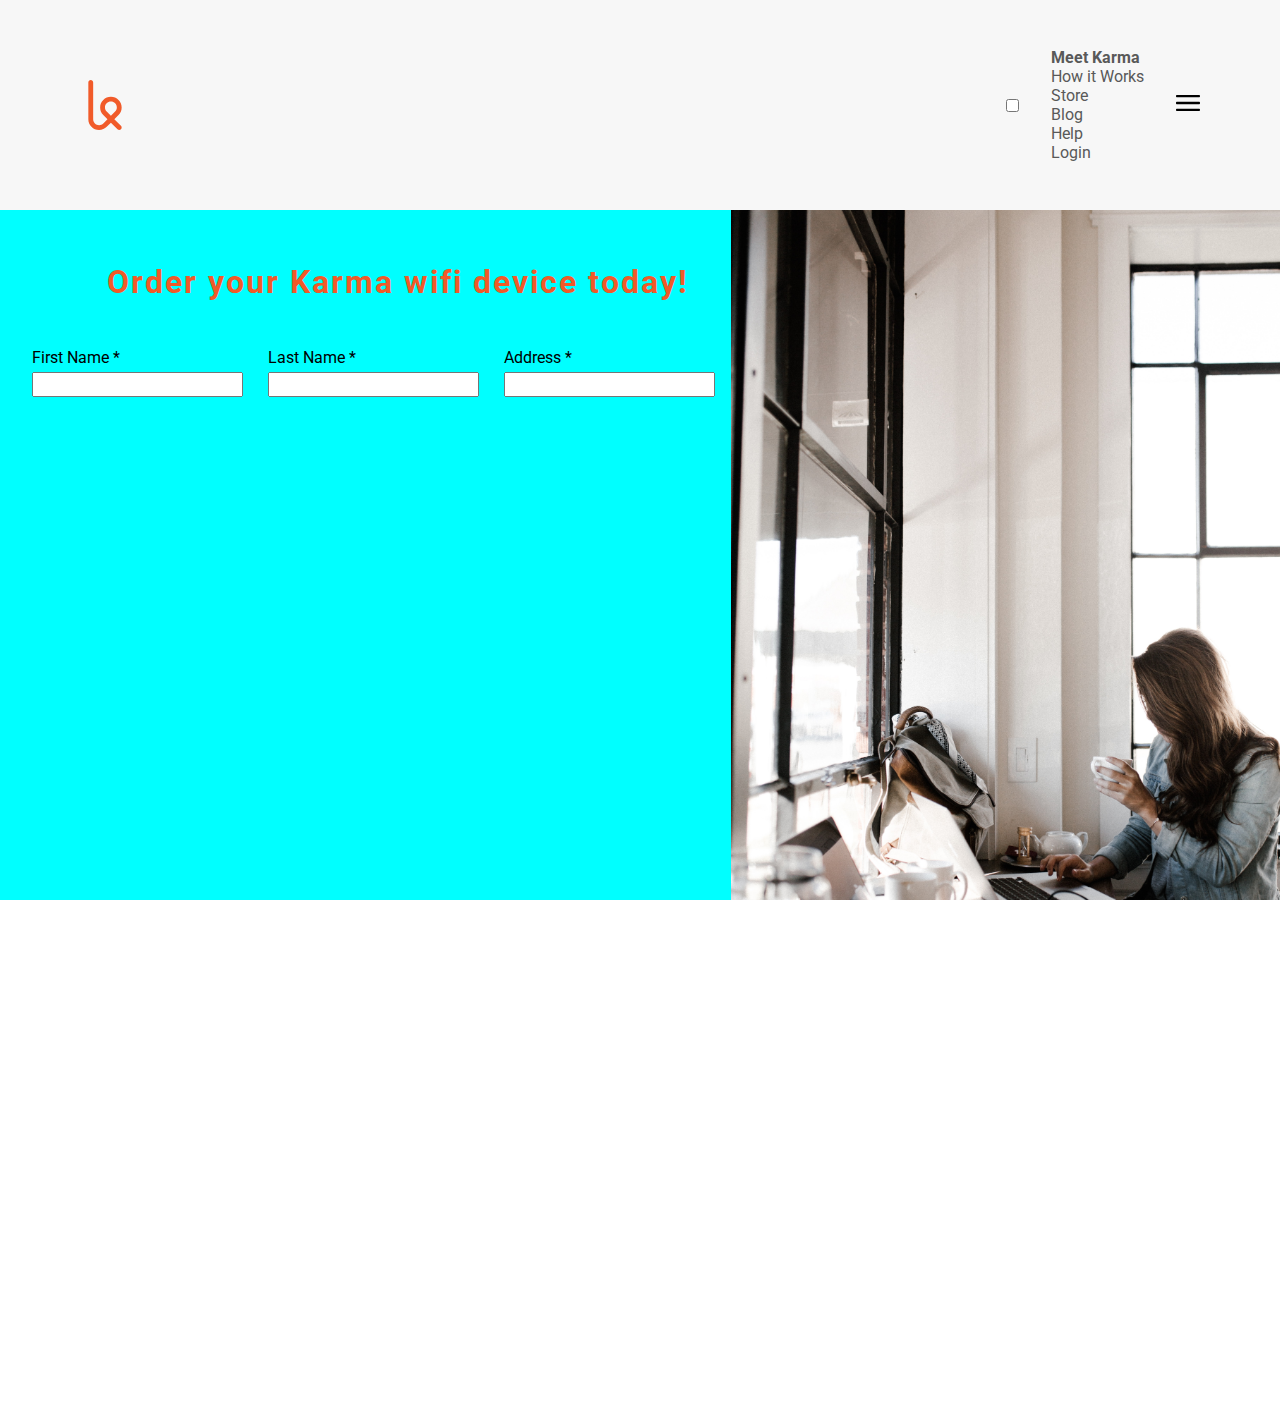
==== store.html @ 8d13475e "nav edit in store page" ====
<!DOCTYPE html>
<html lang="en">
<head>
    <meta charset="UTF-8">
    <meta name="viewport" content="width=device-width, initial-scale=1, shrink-to-fit=no">
    <title>Karma Store</title>
    
    <link rel="preconnect" href="https://fonts.googleapis.com">
    <link rel="preconnect" href="https://fonts.gstatic.com" crossorigin>
    <link href="https://fonts.googleapis.com/css2?family=Roboto:wght@300;400;500&display=swap" rel="stylesheet">

    <link rel="stylesheet" href="css/normalize.css">
    <link rel="stylesheet" href="css/style.css">
    <link rel="stylesheet" href="css/store.css">
    <link rel="shortcut icon" type="image/x-icon"  href="favicon.ico">
    
</head>
<body>
    <header>
            <img class="logo-two" src="./img/karma-logo.svg" width="50px" height="50px">
            <navbar>
                <ul class="nav-box">
                    <input type="checkbox" id="check" />
                    <div class="menu-top">
                        <li class="nav-items"><a class="nav-links" href='./index.html'><strong>Meet Karma</strong></a></li>
                        <li class="nav-items"><a class="nav-links" href='#'>How it Works</a></li>
                        <li class="nav-items"><a  class="nav-links" href='./store.html'>Store</a></li>
                        <li class="nav-items"><a class="nav-links" href='#'>Blog</a></li>
                        <li class="nav-items"><a class="nav-links" href='#'>Help</a></li>
                        <li class="nav-items"><a  class="nav-links"  href='#'>Login</a></li>
                    </div>
                    <label for = "check" class="small-menu"><img src="/level-3/menu-hamburger.svg" alt="hamburger-menu"> </label>
                </ul>    

            </navbar>
            
            
    </header>
    
    <main class="main-store">
        <section class="karma-form">
            <h1>Order your Karma wifi device today!</h1>
            <form action="#">
                <div class="form-fill">
                    <div class="form-items">
                        <label for="first-name">First Name *</label>
                        <input type="text" id="first-name" required />
                    </div>
                    <div class="form-items">
                        <label for="Last-name">Last Name *</label>
                        <input type="text" id="last-name" required />
                    </div>
                    <div class="form-items">
                        <label for="Address">Address *</label>
                        <input type="text" id="address" required />
                    </div>
                </div>
            </form>
        </section>
        <section class="display-image">
            
        </section>
    </main>
    
    <div>
        <div>
            <p>Join Us on</p>
            <div class="footer-one">
                <img class='socials' src="./img/twitter-icon.svg" width="30px">
                <img class="socials" src="./img/facebook-icon.svg" width="30px">
                <img class="socials" src="./img/instagram-icon.svg" width="30px">
            </div>
        </div>
        <br><br>
        <p id="copyright">© Karma Mobility Inc.</p>

    </div>
    <br><br><br>    

</body>
</html>
---- css/style.css ----
/* We are using the 'Roboto' font from Google. This has already been added to your HTML header */
:root {
    --grey-dark: #363434;
    --grey: #adadad;
    --grey-light: #f7f7f7;
    --orange: #f05a28;
    --orange-light: #f7bfa3;
    --white: #fff;
 }

 .logo{
    padding: 10px 15px 5px 15px;
    margin-left: 5vw;
    margin-right: 40vw;
    
}
body {
    font-family: 'Roboto', sans-serif;
    -webkit-font-smoothing: antialiased;
   
    
}
.header-one{
    width: max-content;
    height: 6vh;
    background-color: var(--grey-light);
}
h1{
    text-align: center;
    text-emphasis: none;
    letter-spacing: 2px;
    color: #595959;
}
p{
    text-align: center;
    text-emphasis: none;
    letter-spacing: 5px;
    color: #595959;
}

.nav {
    list-style-type:none;
    margin-left: 20vw;
    padding: 0;
    float:right;
}
.nav li{
    display: inline-block;
    padding: 20px;
}
a:link{
    color: #595959;
    text-decoration: none;
}
a:visited{
    color: #7f7f7f;
    text-decoration: none;
}
a:hover{
    color:var(--orange);
    text-decoration: none ;
}
.hero-image{
    background-image: url(../img/first-background.jpg);
    background-repeat: no-repeat;
    background-size: cover;
    height: 50vh;
    background-position: center;
    position: relative;
}
.hero-text{
    text-align: center;
    position:absolute;
    color:white;
    top: 50%;
    left: 50%;
    transform: translate(-50%, -50%);
    
    
}
.hero-text h1{
    letter-spacing: 5px;
    font-weight: lighter;
    color: white;
}
.hero-text p{
    letter-spacing: 5px;
    font-weight: lighter;
    color: white;
}
.hero-text button{
    border: none;
    padding:10px 25px;
    background-color: var(--orange);
    cursor: pointer;
    border-radius: 5px;
}
.container-1{
    display:flex;
    justify-content: space-around;
    
}
.container-1 div{
    /*
    border: 1px #ccc solid;
    padding: 20px;
    margin-left: 20px;
    */
}

.bottom-grid {
    display: grid;
    grid-template-rows: auto;
    grid-template-columns: 1.5fr 2fr;

}

.bottom-img {
    background-color: var(--grey-dark);
    height: 100%;
    background-image: url(/level-2/homepage-feature.png);
    background-repeat: no-repeat;
    background-size: cover;

}


.bottom-text {
    display: flex;
    flex-direction: column;
    align-items: center;
    gap: 2rem;
    padding: 8rem;
    background-color: var(--orange-light);
    color: var(--grey-dark);
    font-weight: 400;
    font-size: 24px;
    text-align: center;

}

.bottom-text p {
    font-style: italic;
}

.bottom-text p span {
    color: var(--orange);
}

.bottom-text a {
    background-color: var(--orange);
    border: none;
    padding: .8rem 1rem;
    border-radius: 5px;
    text-decoration: none;
    color: var(--white);
    font-size: 12px;
}
.bottom-text a:hover {
    background-color: var(--grey-dark);
}


hr{
    width: 70%;
}
.footer-one{
    display: flex;
    align-content: center;
    justify-content: center;
}
.socials{
    padding: 10px;
    
}
#copyright{
    font-size: 12px;
}



/**
 * Add your custom styles below
 * 
 * Remember: 
 * - Be organised, use comments and separate your styles into meaningful chunks
 *    for example: General styles, Navigation styles, Hero styles, Footer etc.
 * 
 * - When using Flexbox, remember the items you want to move around need to be inside a parent container set to 'display: flex'
 */
---- css/store.css ----
html,body
{
    width: 100%;
    height: 100%;
    margin: 0px;
    padding: 0px;
    overflow-x: hidden; 
}

:root {
    --grey-dark: #363434;
    --grey: #adadad;
    --grey-light: #f7f7f7;
    --orange: #f05a28;
    --orange-light: #f7bfa3;
    --white: #fff;
 }
header{
    display: flex;
    align-items: center;
    padding: 2rem 5rem;
    border-bottom: var(--grey);
    background-color: var(--grey-light);
    justify-content: space-between;
}
.logo-two{
    display: block;
}
.nav-box{
display: flex;
flex-wrap: wrap;
justify-content: center;
align-items: center;
list-style: none;
position: relative;
}
.nav-items{
    display: flex;
    padding: 0 2rem;
}
.nav-links{
    display: inline-block;
    text-align: center;
    position: relative;
    text-decoration: none;
    color: var(--grey);
}





.main-store{
    display: grid;
    grid-template-rows: auto;
    grid-template-columns: 2fr 1.5fr;
    
}
.karma-form{
    display: flex;
    flex-direction: column;
    padding: 2rem;
    width: 100%;
    gap: 25px;
    background-color: aqua;
    margin: 0;
}
.karma-form h1{
    color:var(--orange);
}
form{
    display: flex;
    flex-direction: column;
    gap: 20px;
}
.form-fill{
    display: flex;
    flex-direction: row;
    flex-wrap: wrap;
    border: none;
    gap: 25px;
    align-items: stretch;
}
.form-items{
    display: flex;
    flex-direction: column;
    flex-wrap: wrap;
    gap: 5px;

}

.display-image{
    background-image: url('/level-2/store-image_by-andrew-neel-unsplash.jpg');
    background-position: center;

    width: 100%;
    height: 100vh;
    background-repeat: no-repeat;
    background-size: cover;
    margin: 0;
    padding: 2rem;

}
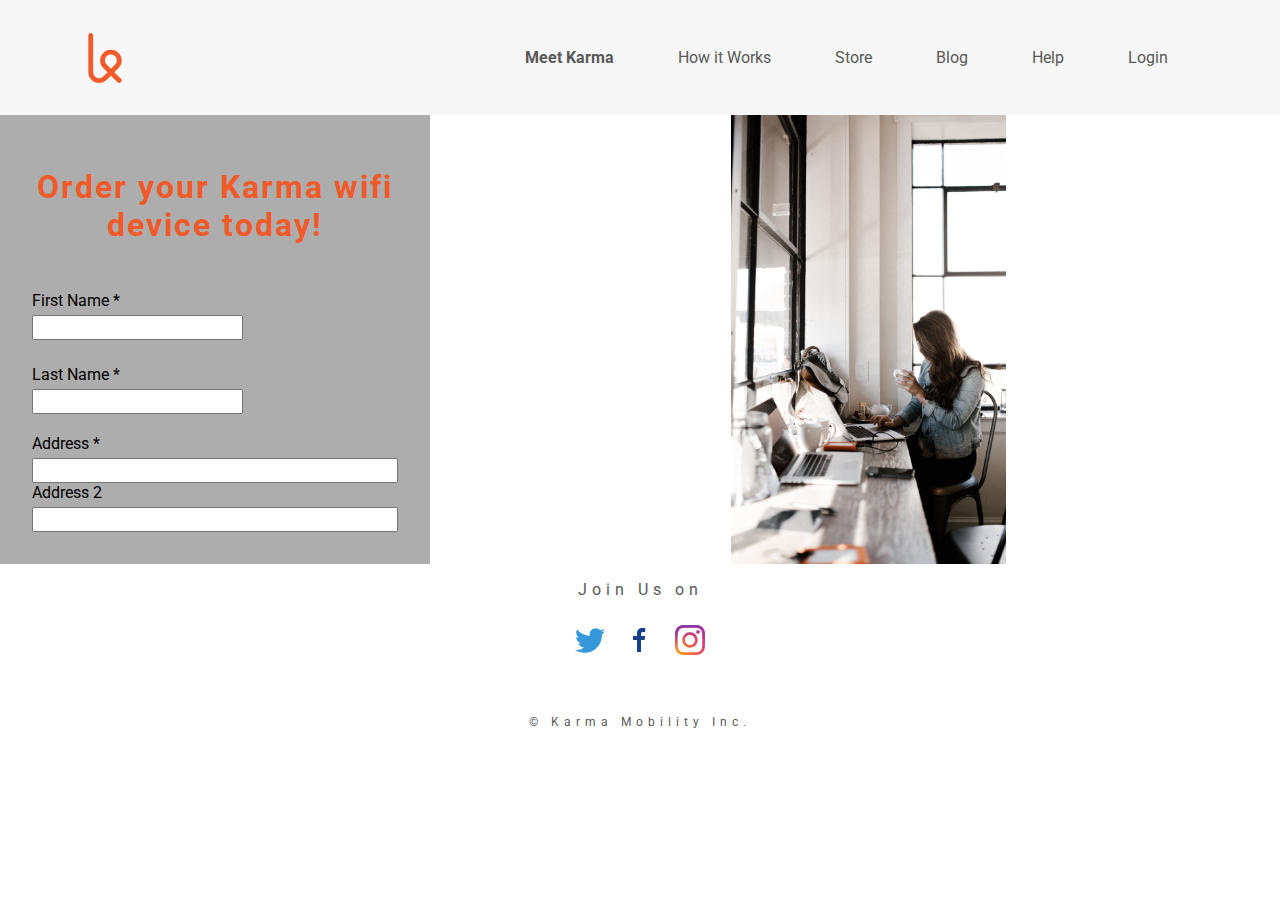
==== commit 39b54de5: "form setup and display store page" ====
--- a/store.html
+++ b/store.html
@@ -50,11 +50,23 @@
                         <label for="Last-name">Last Name *</label>
                         <input type="text" id="last-name" required />
                     </div>
-                    <div class="form-items">
-                        <label for="Address">Address *</label>
-                        <input type="text" id="address" required />
+                </div>
+                <div>
+                    <div class="address">
+                        <div class="form-items">
+                        <label for="address-one">Address *</label>
+                        <input type="text" id="address-one" required />
                     </div>
                 </div>
+                <div>
+                    <div class="address">
+                        <div class="form-items">
+                        <label for="address-two">Address 2 </label>
+                        <input type="text" id="address-two" required />
+                    </div>
+                </div>
+
+                
             </form>
         </section>
         <section class="display-image">
--- a/css/store.css
+++ b/css/store.css
@@ -45,25 +45,39 @@
     text-decoration: none;
     color: var(--grey);
 }
+.nav-links:hover{
+    color: var(--orange);
 
-
-
-
+}
+.menu-top{
+    display: flex;
+}
+#check{
+    display:none;
+}
+/*hamburger menu*/
+.small-menu{
+    display: none;
+    position: absolute;
+    cursor: pointer;
+}
 
 .main-store{
-    display: grid;
+  /*  display: flex;
+flex-direction: row;
+flex-wrap: wrap; */
+display: grid;
     grid-template-rows: auto;
-    grid-template-columns: 2fr 1.5fr;
-    
+    grid-template-columns: 2fr 1.5fr;    
 }
 .karma-form{
     display: flex;
     flex-direction: column;
     padding: 2rem;
-    width: 100%;
+    width: 50%;
     gap: 25px;
-    background-color: aqua;
-    margin: 0;
+    background-color: #adadad;
+    
 }
 .karma-form h1{
     color:var(--orange);
@@ -92,12 +106,40 @@
 .display-image{
     background-image: url('/level-2/store-image_by-andrew-neel-unsplash.jpg');
     background-position: center;
-
-    width: 100%;
-    height: 100vh;
+    width: 50%;
     background-repeat: no-repeat;
     background-size: cover;
     margin: 0;
-    padding: 2rem;
+    background-color: #f05a28;
+    
+}
 
+/*media for tablet break @768 480*/
+@media screen and (max-width:768px){
+   .menu-top{
+    display: flex;
+    align-items: center;
+    justify-content: center;
+    width: 180px;
+    height: 40vh;
+    flex-direction: column;
+    top: -600px;
+    border-radius: 5px;
+    z-index: 1;
+    gap: 8px;
+    opacity: .7;
+    position: fixed;
+    background-color: var(--grey-light);
+   } 
+  .small-menu{
+    display: inline-block;
+    z-index: 4;
+  } 
+ #check:checked ~ .small-menu{
+    transform: rotate(-120deg);
+    background-color: var(--orange);
+    opacity: .8;
+  }
+  #check:checked ~ .menu-top{
+    top: 0;
 }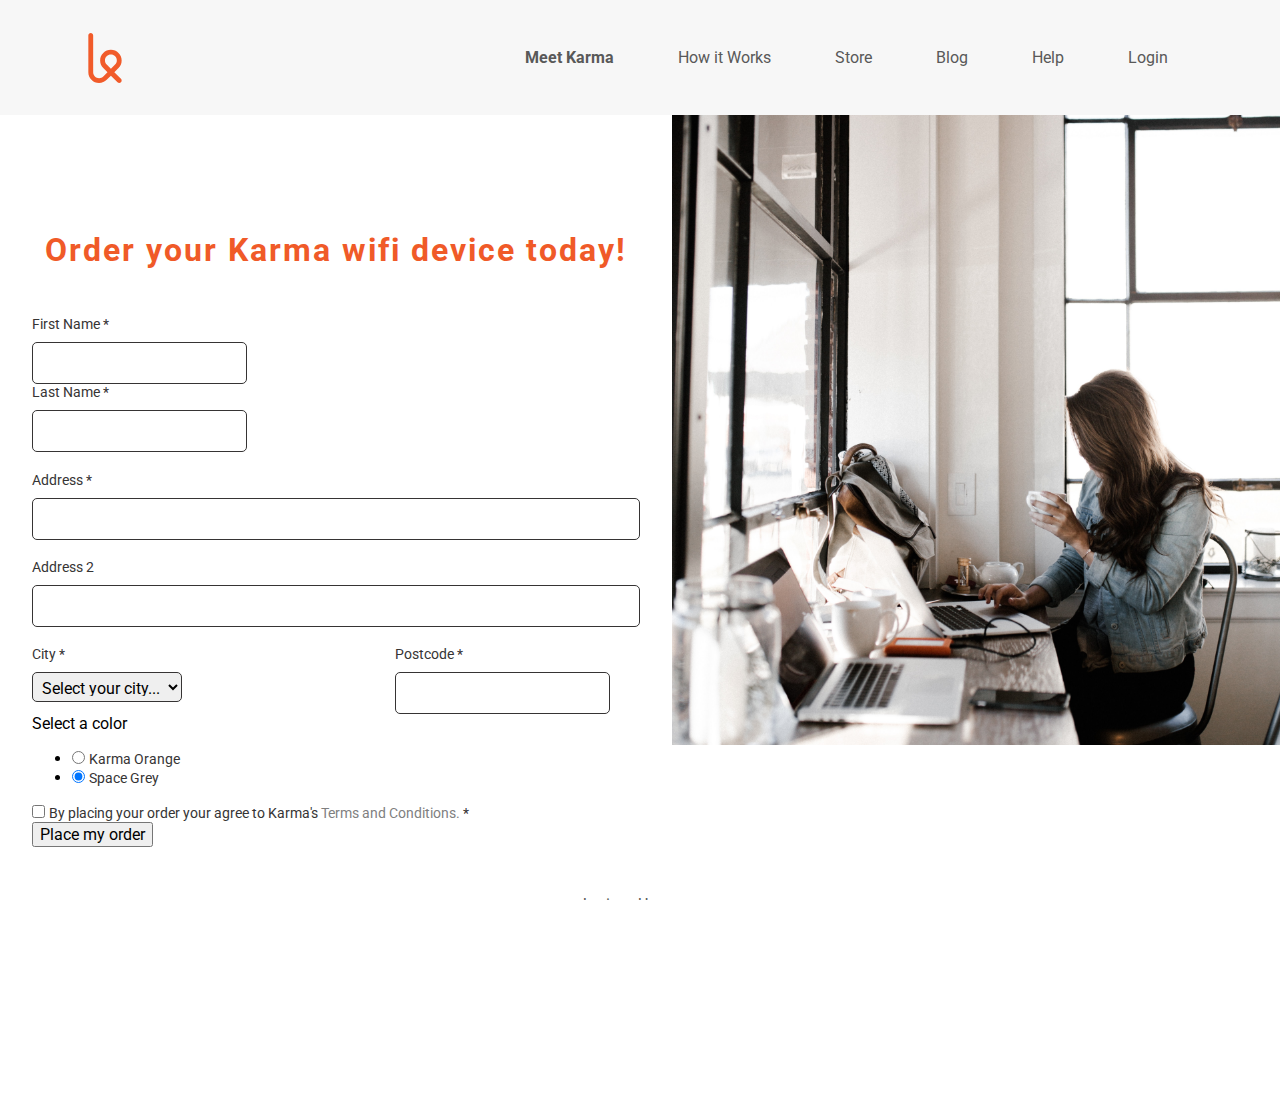
==== commit 30efd725: "store page form update and css" ====
--- a/store.html
+++ b/store.html
@@ -38,7 +38,7 @@
     </header>
     
     <main class="main-store">
-        <section class="karma-form">
+        <section class="karma-form"><br><br>
             <h1>Order your Karma wifi device today!</h1>
             <form action="#">
                 <div class="form-fill">
@@ -57,20 +57,54 @@
                         <label for="address-one">Address *</label>
                         <input type="text" id="address-one" required />
                     </div>
-                </div>
+                </div><br>
                 <div>
                     <div class="address">
                         <div class="form-items">
                         <label for="address-two">Address 2 </label>
                         <input type="text" id="address-two" required />
                     </div>
+                </div><br>
+                <div class="form-fill">
+                    <div class="form-items">
+                        <label for="city">City *</label>
+                        <select name="city" id="city" required>
+                         <option value="" disabled selected><em>Select your city...</em></option>
+                         <option value="London">London</option>
+                         <option value="Manchester">Manchester</option>
+                         <option value="Birmingham">Birmingham</option>
+                         <option value="Glasgow">Glasgow</option>   
+                        </select>
+                    </div>
+                    <div class="form-items">
+                        <label for="Postcode">Postcode *</label>
+                        <input type="text" id="postcode" required />
+                    </div>
                 </div>
-
-                
+                <div class="radio-button">
+                    <legend>Select a color</legend>
+                    <ul>
+                        <li>
+                         <input type="radio" id="karma-orange" name="color" value="karma-orange" checked/>
+                        <label for="karma-orange">Karma Orange</label>   
+                        </li>
+                        <li>
+                          <input type="radio" id="space-grey" name="color" value="space-grey" checked/>
+                        <label for="space-grey">Space Grey</label>  
+                        </li>
+                    </ul>
+                </div>
+                <div class="check-box">
+                    <input type="checkbox" id="terms-con" required>
+                    <label for ="terms-con" >By placing your order your agree to Karma's <a href=''> Terms and Conditions.</a> *</label>
+                </div>
+                <div>
+                    <button>Place my order</button>
+                </div>
+             
             </form>
         </section>
         <section class="display-image">
-            
         </section>
     </main>
     
--- a/css/store.css
+++ b/css/store.css
@@ -63,12 +63,12 @@
 }
 
 .main-store{
-  /*  display: flex;
+display: flex;
 flex-direction: row;
-flex-wrap: wrap; */
+/*flex-wrap:wrap; 
 display: grid;
     grid-template-rows: auto;
-    grid-template-columns: 2fr 1.5fr;    
+    grid-template-columns: 2fr 2fr; */    
 }
 .karma-form{
     display: flex;
@@ -76,7 +76,7 @@
     padding: 2rem;
     width: 50%;
     gap: 25px;
-    background-color: #adadad;
+    
     
 }
 .karma-form h1{
@@ -92,15 +92,29 @@
     flex-direction: row;
     flex-wrap: wrap;
     border: none;
-    gap: 25px;
+    gap: 35%;
     align-items: stretch;
+   
 }
 .form-items{
     display: flex;
     flex-direction: column;
     flex-wrap: wrap;
-    gap: 5px;
+    gap: 10px;
 
+}
+
+input[type=text], select {
+    padding: 5px 5px;
+    height: 30px;
+    border-radius: 5px;
+    border: 1px solid var(--grey-dark);
+    
+}
+label{
+    color: var(--grey-dark);
+    font-weight: 400;
+    font-size: 14px;
 }
 
 .display-image{
@@ -111,6 +125,7 @@
     background-size: cover;
     margin: 0;
     background-color: #f05a28;
+    height: 70vh;
     
 }
 
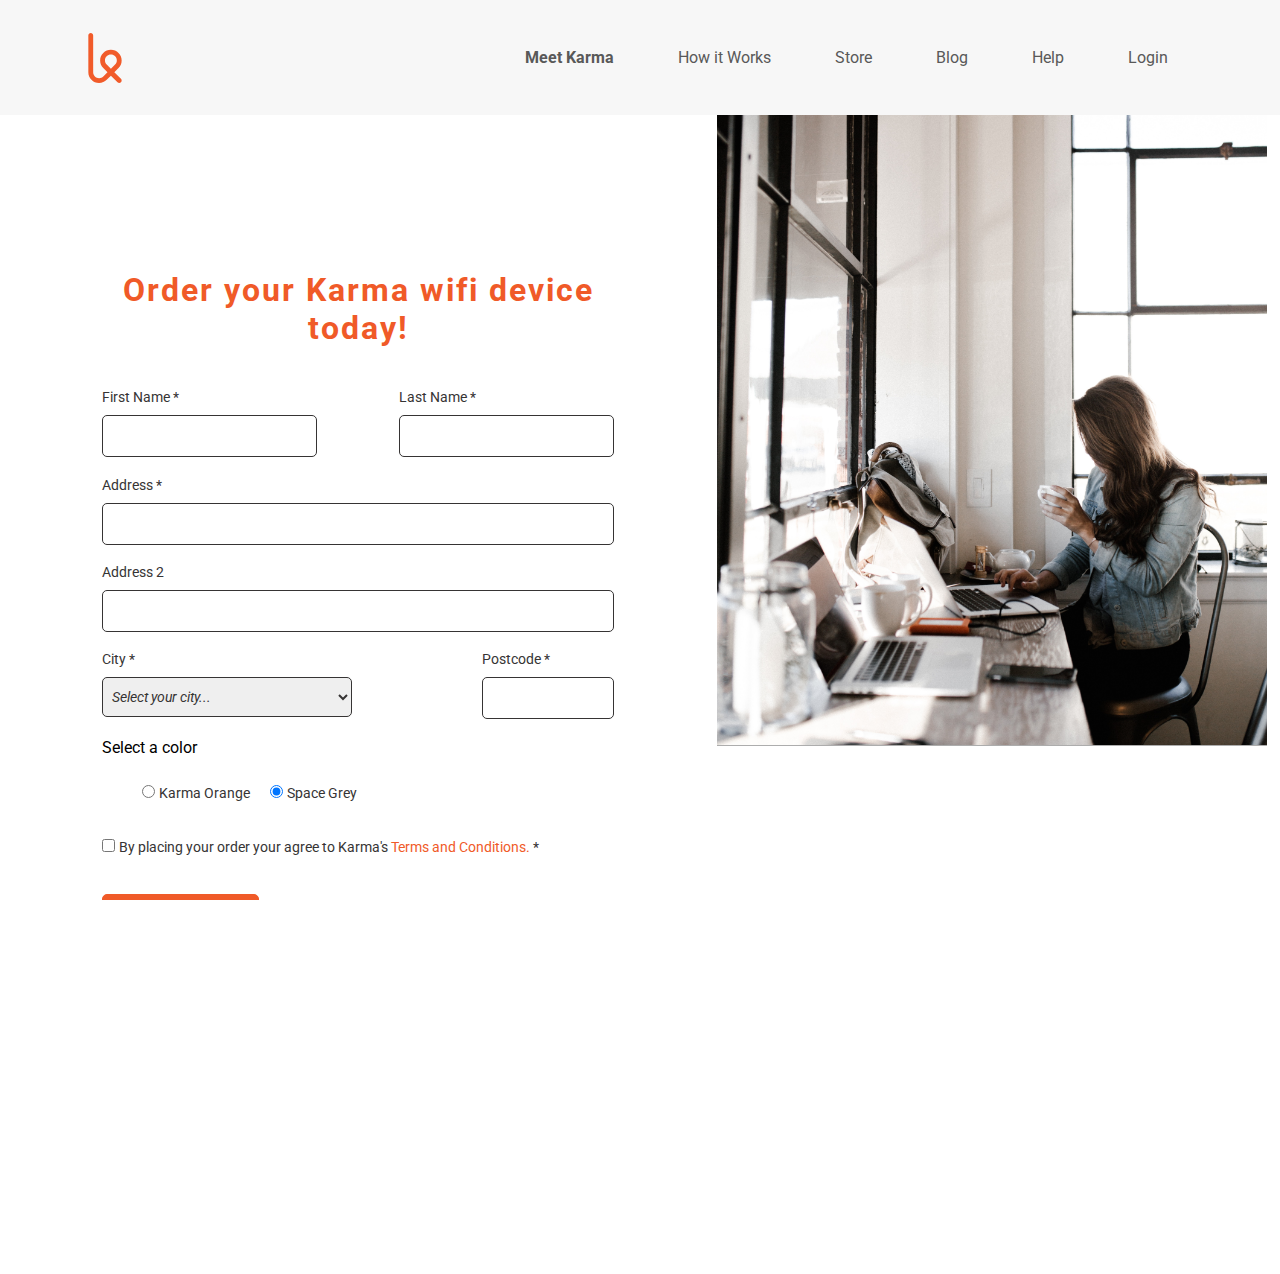
==== commit 3f8028d0: "final parts of store page" ====
--- a/store.html
+++ b/store.html
@@ -41,7 +41,7 @@
         <section class="karma-form"><br><br>
             <h1>Order your Karma wifi device today!</h1>
             <form action="#">
-                <div class="form-fill">
+                <div class="form-fill conjoined">
                     <div class="form-items">
                         <label for="first-name">First Name *</label>
                         <input type="text" id="first-name" required />
@@ -65,7 +65,7 @@
                         <input type="text" id="address-two" required />
                     </div>
                 </div><br>
-                <div class="form-fill">
+                <div class="form-fill conjoined">
                     <div class="form-items">
                         <label for="city">City *</label>
                         <select name="city" id="city" required>
@@ -80,7 +80,7 @@
                         <label for="Postcode">Postcode *</label>
                         <input type="text" id="postcode" required />
                     </div>
-                </div>
+                </div><br>
                 <div class="radio-button">
                     <legend>Select a color</legend>
                     <ul>
@@ -93,11 +93,11 @@
                         <label for="space-grey">Space Grey</label>  
                         </li>
                     </ul>
-                </div>
+                </div><br>
                 <div class="check-box">
                     <input type="checkbox" id="terms-con" required>
                     <label for ="terms-con" >By placing your order your agree to Karma's <a href=''> Terms and Conditions.</a> *</label>
-                </div>
+                </div><br><br>
                 <div>
                     <button>Place my order</button>
                 </div>
@@ -106,7 +106,7 @@
         </section>
         <section class="display-image">
         </section>
-    </main>
+    </main><br>
     
     <div>
         <div>
--- a/css/store.css
+++ b/css/store.css
@@ -65,22 +65,27 @@
 .main-store{
 display: flex;
 flex-direction: row;
-/*flex-wrap:wrap; 
-display: grid;
+flex-wrap:wrap; 
+
+/*display: grid;
     grid-template-rows: auto;
     grid-template-columns: 2fr 2fr; */    
 }
 .karma-form{
     display: flex;
     flex-direction: column;
-    padding: 2rem;
-    width: 50%;
-    gap: 25px;
-    
+    padding:6% 8% ;
+    width: 40%;
+    gap: 20px;
+    border-bottom: 1px solid var(--grey);
     
 }
 .karma-form h1{
     color:var(--orange);
+}
+.conjoined{
+justify-content: space-between;
+;
 }
 form{
     display: flex;
@@ -92,8 +97,9 @@
     flex-direction: row;
     flex-wrap: wrap;
     border: none;
-    gap: 35%;
+    gap: 20px;
     align-items: stretch;
+    
    
 }
 .form-items{
@@ -101,7 +107,8 @@
     flex-direction: column;
     flex-wrap: wrap;
     gap: 10px;
-
+    width: auto;
+    
 }
 
 input[type=text], select {
@@ -116,16 +123,58 @@
     font-weight: 400;
     font-size: 14px;
 }
-
+#postcode{
+    text-transform: uppercase;
+    width: 120px;
+
+}
+select{
+    font-size: 14px;
+    font-style: italic;
+    width: 250px;
+    height: 40px;
+    color: var(--grey-dark);
+    font-weight: 400;
+    padding: 5px 5px;
+}
+.radio-button{
+    display: flex;
+    gap: 10px;
+    flex-direction: column;
+}
+.radio-button ul{
+    display: flex;
+    list-style: none;
+    gap: 20px;
+}
+.check-box a {
+    color: var(--orange);
+}
+button{
+    background-color: var(--orange);
+    border: 1px solid var(--orange);
+    border-radius: 5px;
+    padding: 10px 25px;
+    transition: border-radius 1s height 1s;
+    height: 50px;
+    color: var(--white);
+}
+button:hover{
+    border-radius: 50%;
+    height:100px;
+    background-color: var(--grey);
+
+}
 .display-image{
     background-image: url('/level-2/store-image_by-andrew-neel-unsplash.jpg');
     background-position: center;
-    width: 50%;
+    width: 43%;
     background-repeat: no-repeat;
     background-size: cover;
     margin: 0;
     background-color: #f05a28;
     height: 70vh;
+    border-bottom: 1px solid var(--grey);
     
 }
 
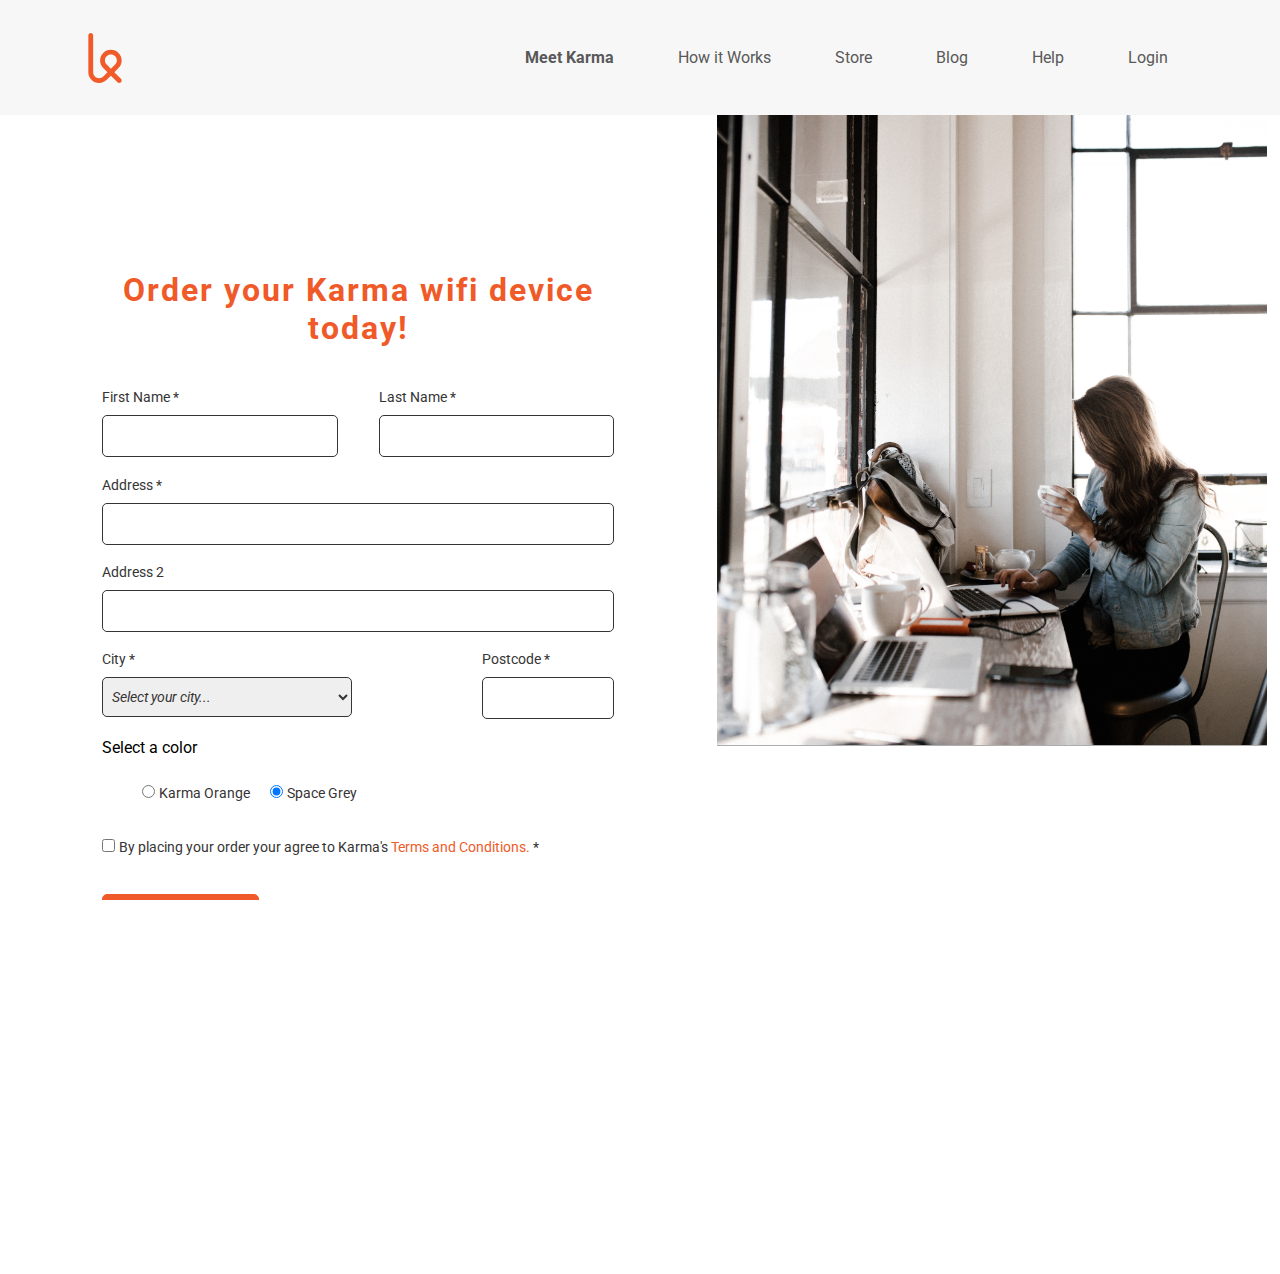
==== commit 9039d8ed: "vss tweaks on store page" ====
--- a/store.html
+++ b/store.html
@@ -76,7 +76,7 @@
                          <option value="Glasgow">Glasgow</option>   
                         </select>
                     </div>
-                    <div class="form-items">
+                    <div class="form-items form-postcode">
                         <label for="Postcode">Postcode *</label>
                         <input type="text" id="postcode" required />
                     </div>
--- a/css/store.css
+++ b/css/store.css
@@ -79,13 +79,14 @@
     gap: 20px;
     border-bottom: 1px solid var(--grey);
     
+    
 }
 .karma-form h1{
     color:var(--orange);
 }
 .conjoined{
 justify-content: space-between;
-;
+
 }
 form{
     display: flex;
@@ -107,6 +108,7 @@
     flex-direction: column;
     flex-wrap: wrap;
     gap: 10px;
+    flex-basis: 46%;
     width: auto;
     
 }
@@ -126,7 +128,9 @@
 #postcode{
     text-transform: uppercase;
     width: 120px;
-
+}
+.form-postcode{
+    align-content: flex-end;
 }
 select{
     font-size: 14px;
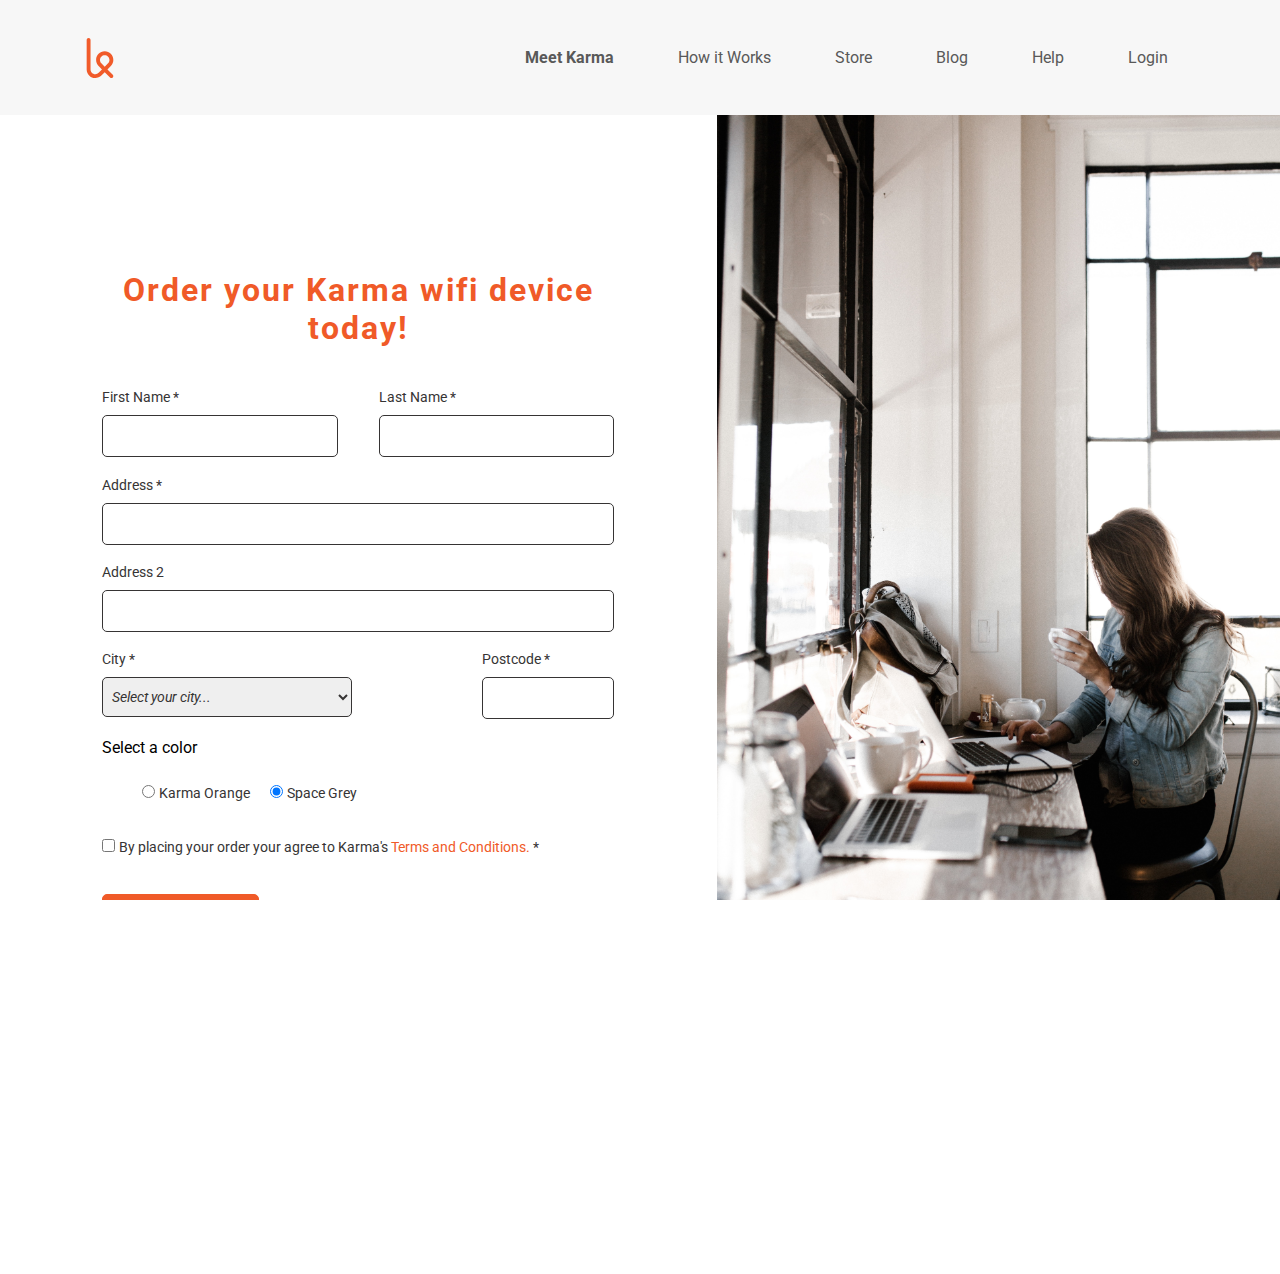
==== commit 1f8ec369: "cleaning up store css" ====
--- a/store.html
+++ b/store.html
@@ -17,7 +17,7 @@
 </head>
 <body>
     <header>
-            <img class="logo-two" src="./img/karma-logo.svg" width="50px" height="50px">
+            <img class="logo-two" src="./img/karma-logo.svg" width="40px" height="40px">
             <navbar>
                 <ul class="nav-box">
                     <input type="checkbox" id="check" />
@@ -31,10 +31,7 @@
                     </div>
                     <label for = "check" class="small-menu"><img src="/level-3/menu-hamburger.svg" alt="hamburger-menu"> </label>
                 </ul>    
-
             </navbar>
-            
-            
     </header>
     
     <main class="main-store">
--- a/css/store.css
+++ b/css/store.css
@@ -71,6 +71,18 @@
     grid-template-rows: auto;
     grid-template-columns: 2fr 2fr; */    
 }
+.display-image{
+    background-image: url('/level-2/store-image_by-andrew-neel-unsplash.jpg');
+    background-position: center;
+    width: 44%;
+    background-repeat: no-repeat;
+    background-size: cover;
+    margin: 0;
+    background-color: #f05a28;
+    height: auto;
+    border-bottom: 1px solid var(--grey);
+    
+}
 .karma-form{
     display: flex;
     flex-direction: column;
@@ -159,30 +171,20 @@
     border: 1px solid var(--orange);
     border-radius: 5px;
     padding: 10px 25px;
-    transition: border-radius 1s height 1s;
+    transition: border-radius 0.5s, height 0.5s;
+    transition-timing-function: ease-in-out;
     height: 50px;
     color: var(--white);
 }
 button:hover{
-    border-radius: 50%;
-    height:100px;
+    border-radius: 20%;
+    height:60px;
     background-color: var(--grey);
 
 }
-.display-image{
-    background-image: url('/level-2/store-image_by-andrew-neel-unsplash.jpg');
-    background-position: center;
-    width: 43%;
-    background-repeat: no-repeat;
-    background-size: cover;
-    margin: 0;
-    background-color: #f05a28;
-    height: 70vh;
-    border-bottom: 1px solid var(--grey);
-    
-}
-
-/*media for tablet break @768 480*/
+
+
+/*media for tablet break @768 */
 @media screen and (max-width:768px){
    .menu-top{
     display: flex;
@@ -210,4 +212,22 @@
   }
   #check:checked ~ .menu-top{
     top: 0;
-}+}
+.main-store {
+display: flex;
+flex-direction: column;
+flex-wrap:wrap; 
+
+/*display: grid;
+    grid-template-rows: auto;
+    grid-template-columns: 2fr 2fr; */    
+}
+.display-image{
+    height: 30vh;
+    width: auto;
+}
+.karma-form{
+    width: auto;
+    }
+
+/*media for tablet break @480*/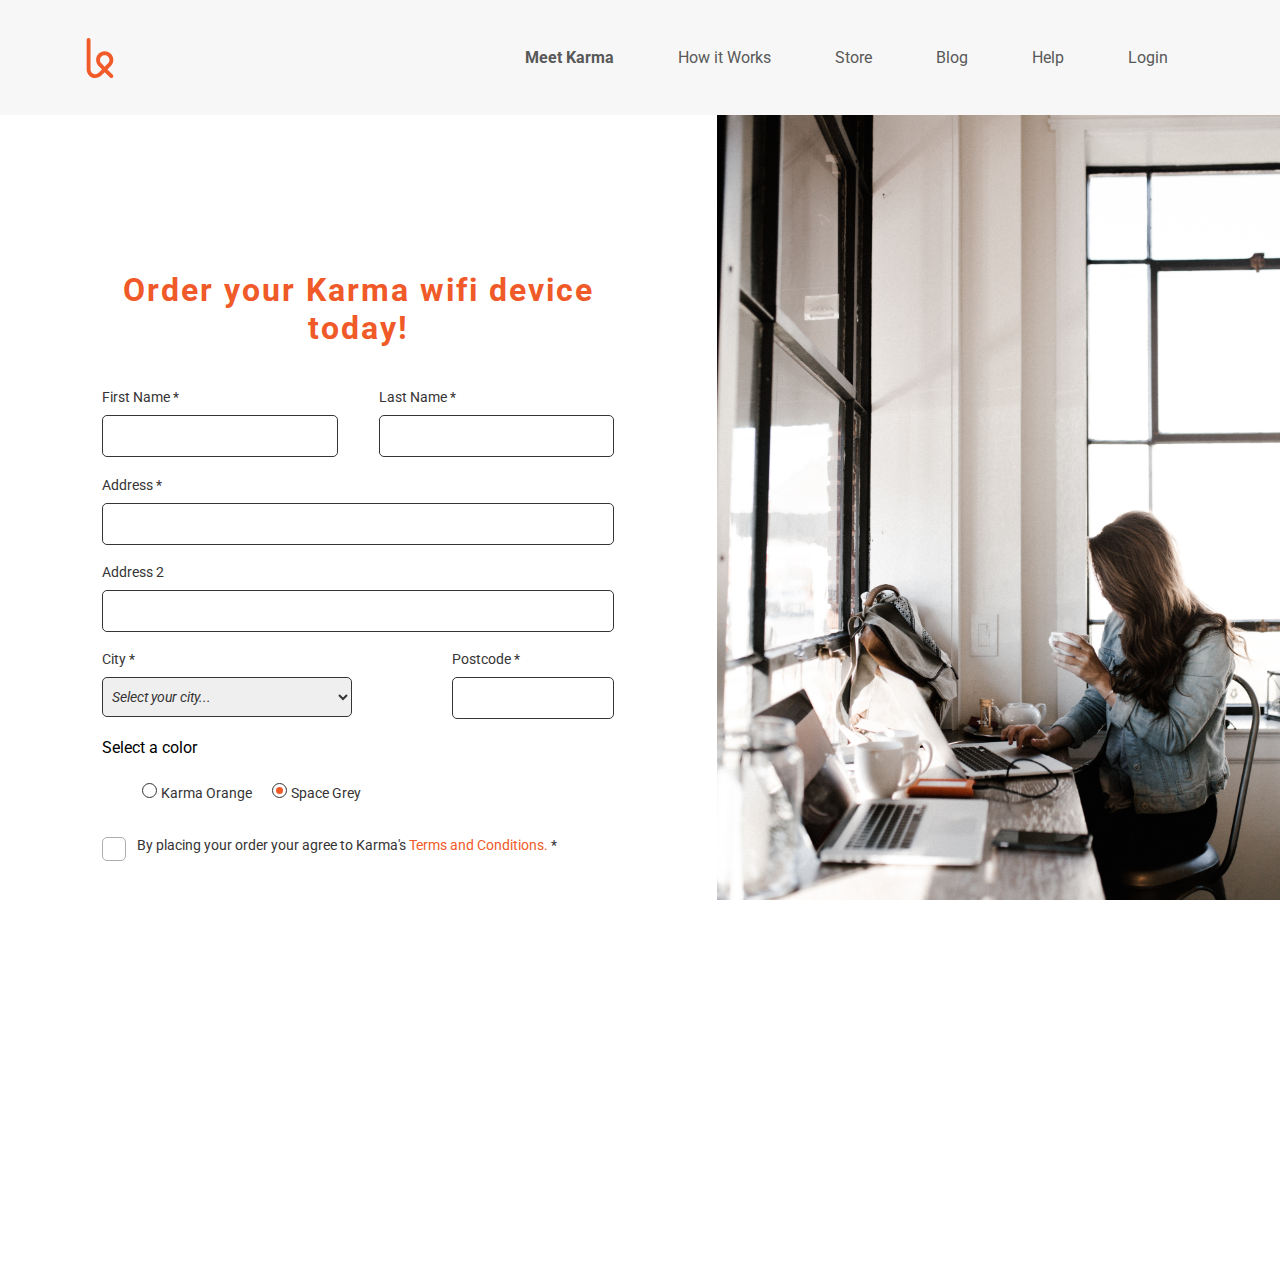
==== commit f7121173: "checkbox styled to accept orange tick" ====
--- a/store.html
+++ b/store.html
@@ -91,9 +91,11 @@
                         </li>
                     </ul>
                 </div><br>
-                <div class="check-box">
-                    <input type="checkbox" id="terms-con" required>
-                    <label for ="terms-con" >By placing your order your agree to Karma's <a href=''> Terms and Conditions.</a> *</label>
+                <div>
+                    <label class ="container" >By placing your order your agree to Karma's <a href=''> Terms and Conditions.</a> *
+                        <input type="checkbox" required>
+                    <span class="checkmark"></span>
+                    </label>
                 </div><br><br>
                 <div>
                     <button>Place my order</button>
--- a/css/store.css
+++ b/css/store.css
@@ -15,6 +15,8 @@
     --orange-light: #f7bfa3;
     --white: #fff;
  }
+
+ /*navbar setup*/
 header{
     display: flex;
     align-items: center;
@@ -71,6 +73,8 @@
     grid-template-rows: auto;
     grid-template-columns: 2fr 2fr; */    
 }
+/*main form and image layout*/
+
 .display-image{
     background-image: url('/level-2/store-image_by-andrew-neel-unsplash.jpg');
     background-position: center;
@@ -83,6 +87,9 @@
     border-bottom: 1px solid var(--grey);
     
 }
+
+/* form layout*/
+
 .karma-form{
     display: flex;
     flex-direction: column;
@@ -139,7 +146,7 @@
 }
 #postcode{
     text-transform: uppercase;
-    width: 120px;
+    width: 150px;
 }
 .form-postcode{
     align-content: flex-end;
@@ -163,7 +170,7 @@
     list-style: none;
     gap: 20px;
 }
-.check-box a {
+.container a {
     color: var(--orange);
 }
 button{
@@ -181,6 +188,68 @@
     height:60px;
     background-color: var(--grey);
 
+}
+
+/* radio box color change*/
+
+.radio-button input[type='radio'] {
+width: 15px;
+height: 15px;
+border: 1px solid var(--grey-dark);
+appearance: none;
+border-radius: 50px;
+padding: 3px;
+background-clip: content-box;
+}
+
+.radio-button input[type="radio"]:checked {
+  background-color: var(--orange);
+}
+
+/*check box with orange tick*/
+
+/* The container */
+.container {
+  display: block;
+  position: relative;
+  padding-left: 35px;
+  margin-bottom: 10px;
+  cursor: pointer;
+  font-size: 14px;
+  user-select: none;
+}
+
+/* Hide the browser's default checkbox */
+.container input {
+  position: absolute;
+  opacity: 0;
+  cursor: pointer;
+  height: 0;
+  width: 0;
+}
+
+/* Create a custom checkbox */
+.checkmark {
+  position: absolute;
+  top: 0;
+  left: 0;
+  height: 22px;
+  width: 22px;
+  border: 1px solid var(--grey);
+border-radius: 5px;
+}
+
+/* On mouse-over, add a grey background color */ 
+.container:hover input ~ .checkmark {
+  background-color: #ccc;
+}
+
+/* When the checkbox is checked, add a blue background */
+.container input:checked ~ .checkmark {
+  background-image: url('../level-2/checkmark.svg');
+background-repeat: no-repeat;
+  background-position: center;
+  background: size 22px;
 }
 
 
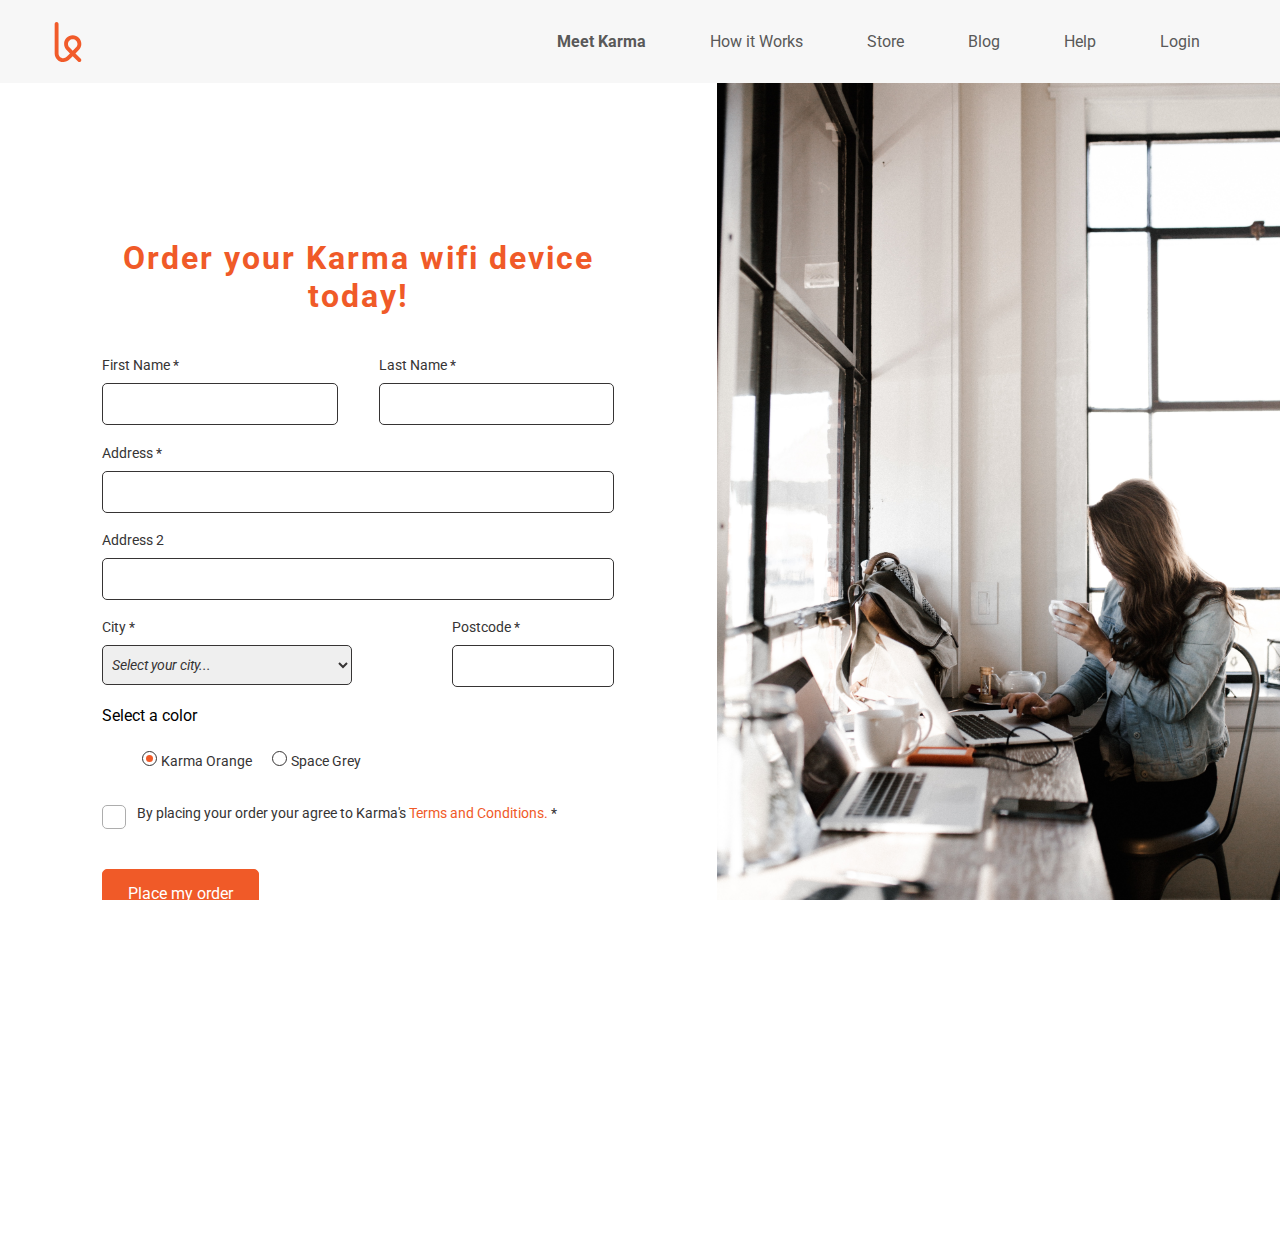
==== commit 17880646: "final edits on index and store html" ====
--- a/store.html
+++ b/store.html
@@ -86,7 +86,7 @@
                         <label for="karma-orange">Karma Orange</label>   
                         </li>
                         <li>
-                          <input type="radio" id="space-grey" name="color" value="space-grey" checked/>
+                          <input type="radio" id="space-grey" name="color" value="space-grey" />
                         <label for="space-grey">Space Grey</label>  
                         </li>
                     </ul>
--- a/css/store.css
+++ b/css/store.css
@@ -20,7 +20,7 @@
 header{
     display: flex;
     align-items: center;
-    padding: 2rem 5rem;
+    padding: 1rem 3rem;
     border-bottom: var(--grey);
     background-color: var(--grey-light);
     justify-content: space-between;
